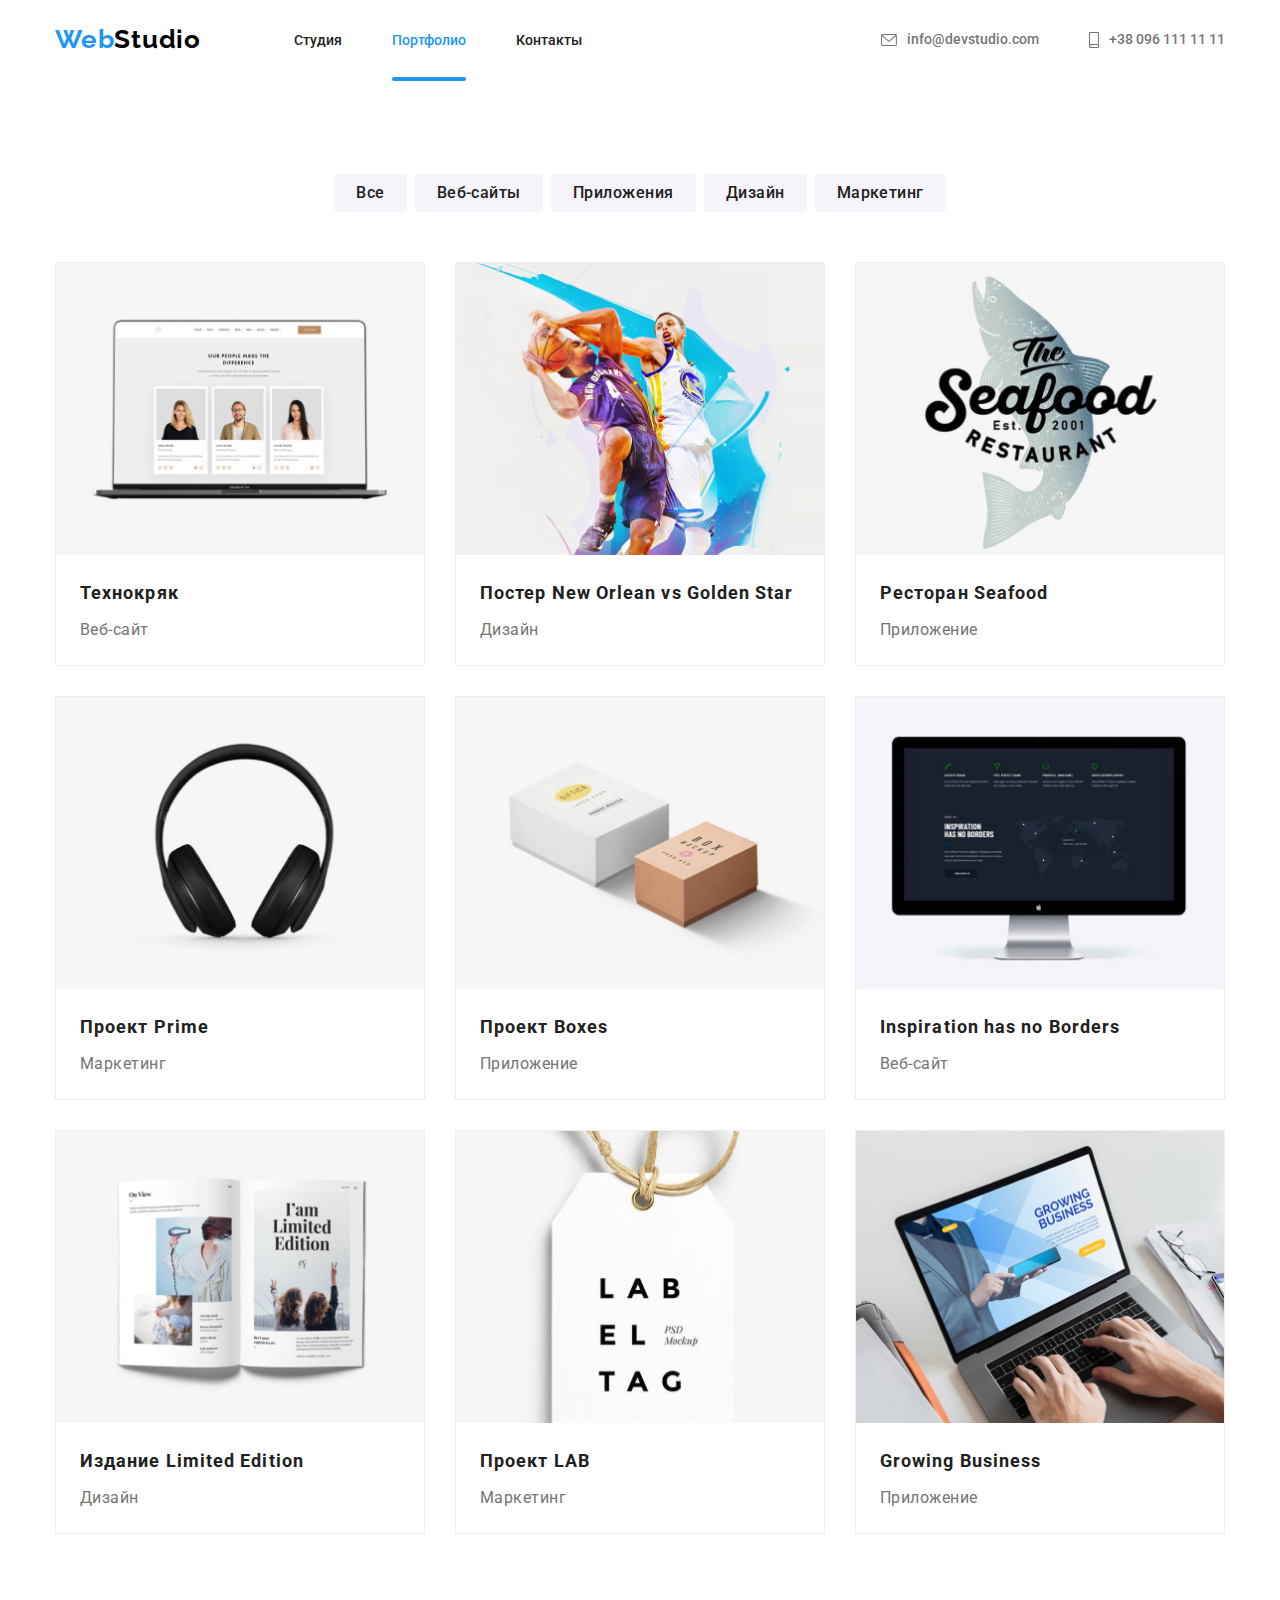
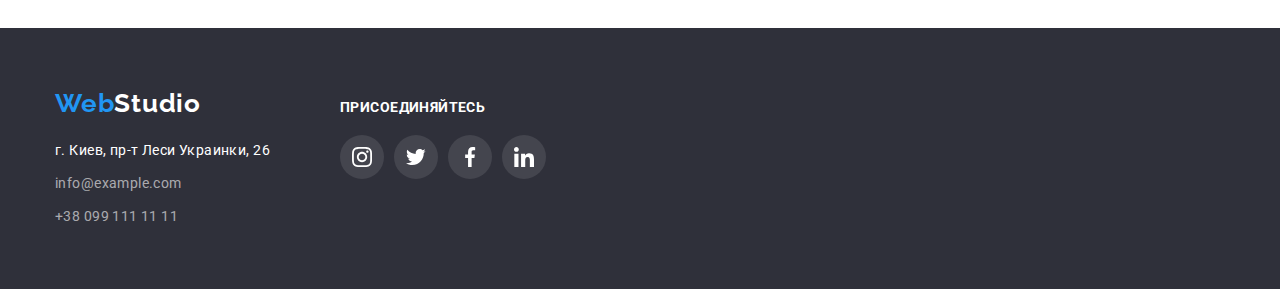
==== portfolio.html @ 4ba0a47e "Add files via upload" ====
<!DOCTYPE html>
<html lang="ru">
<head>
    <meta charset="UTF-8">
    <meta name="viewport" content="width=device-width, initial-scale=1.0">
    <title>Portfilio</title>
    <link rel="stylesheet" href="https://cdnjs.cloudflare.com/ajax/libs/modern-normalize/1.0.0/modern-normalize.css">
    <link rel="stylesheet" href="./css/styles.css">
    <link href="https://fonts.googleapis.com/css2?family=Raleway:wght@700&family=Roboto:wght@400;500;700&display=swap" rel="stylesheet">
</head>
<body>
    
    <header>
        <div class="container">
            <div class="header-container">
                <nav class="nav-container">
                    <a class="logo logo-header" href="#"><span class="logo-fisrt-word">Web</span><span class="logo-second-word">Studio</span></a>
            
                    <ul class="site-nav-container">
                        <li class="site-nav-item"><a href="./index.html" class="site-nav-link"> Студия</a></li>
                        <li class="site-nav-item"><a href="./portfolio.html" class="site-nav-link portfolio-link"> <span class="portfolio-page">Портфолио</span> </a></li>
                        <li class="site-nav-item"><a href=""  class="site-nav-link">Контакты</a></li">
                    </ul>
                </nav>
                <address class="address">
                    <ul class="auth-nav">
                        <li class="item">
                            <a href="mailto:info@devstudio.com" class="auth-nav-link">
                            <svg class="connect-us-icon envelope-icon" width="16" height="12">
                                <use href="./images/symbol-defs.svg#icon-envelope"></use>
                            </svg>
                            info@devstudio.com</a>
                        </li>
                        <li class="item">
                            <a href="tel:+380961111111" class="auth-nav-link">
                            <svg class="connect-us-icon" width="10" height="16">
                                <use href="./images/symbol-defs.svg#icon-smartphone"></use>
                            </svg>
                            +38 096 111 11 11</a>
                        </li>
                    </ul>
                </address>   
            </div>  
        </div>
    </header>
    
    <main>
        <section class="projects-section">
            <div class="container">
                <h1 hidden>Наши проекты</h1>
                <ul class="filter-list">
                    <li class="filter-item"> <button type="button"  class="filter-button"> Все</button> </li>
                    <li class="filter-item"> <button type="button"  class="filter-button"> Веб-сайты</button> </li>
                    <li class="filter-item"> <button type="button"  class="filter-button"> Приложения</button> </li>
                    <li class="filter-item"> <button type="button"  class="filter-button"> Дизайн</button> </li>
                    <li class="filter-item"> <button type="button"  class="filter-button"> Маркетинг</button> </li>
                </ul>
                <ul class="projects-list">
                    <li class="projects-item">
                        <a href="" class="project-link">
                            <div class="project-container-upper">
                                <img class="project-img" src="./images/img-8.jpg" alt="сайт, открытый на ноутбуке" width: 370px; height: 294px;>
                                <div class="overlay">
                                    <p class="overlay-text">Технокряк это современная площадка распространения коронавируса. Компании используют эту платформу для цифрового шпионажа и атак на защищённые сервера конкурентов.</p>
                                </div>
                            </div>
                            <div class="project-container-lower">
                                <h2 class="project-name">Технокряк</h2>
                                <p class="project-description">Веб-сайт</p>
                            </div>   
                        </a>
                    </li>
                    <li class="projects-item">
                        <a href="" class="project-link">
                            <div class="project-container-upper">
                                <img class="project-img" src="./images/img-9.jpg" alt="постер с баскетболистами" width: 370px; height: 294px;>
                                <div class="overlay">
                                    <p class="overlay-text">Технокряк это современная площадка распространения коронавируса. Компании используют эту платформу для цифрового шпионажа и атак на защищённые сервера конкурентов.</p>
                                </div>
                            </div>
                            <div class="project-container-lower">
                                <h2 class="project-name">Постер New Orlean vs Golden Star</h2>
                                <p class="project-description">Дизайн</p>
                            </div>
                        </a>
                    </li>
                    <li class="projects-item">
                        <a href="" class="project-link">
                            <div class="project-container-upper">
                                <img class="project-img" src="./images/img-10.jpg" alt="логотип ресторана Seafood" width: 370px; height: 294px;>
                                <div class="overlay">
                                    <p class="overlay-text">Технокряк это современная площадка распространения коронавируса. Компании используют эту платформу для цифрового шпионажа и атак на защищённые сервера конкурентов.</p>
                                </div>
                            </div>
                            <div class="project-container-lower">
                                <h2 class="project-name">Ресторан Seafood</h2>
                                <p class="project-description">Приложение</p>
                            </div>
                        </a>
                    </li>
                    <li class="projects-item">
                        <a href="" class="project-link">
                            <div class="project-container-upper">
                                <img class="project-img" src="./images/img-11.jpg" alt="наушники" width: 370px; height: 294px;>
                                <div class="overlay">
                                    <p class="overlay-text">Технокряк это современная площадка распространения коронавируса. Компании используют эту платформу для цифрового шпионажа и атак на защищённые сервера конкурентов.</p>
                                </div>
                            </div>
                            <div class="project-container-lower">
                                <h2 class="project-name">Проект Prime</h2>
                                <p class="project-description">Маркетинг</p>
                            </div>
                        </a>
                    </li>
                    <li class="projects-item">
                        <a href="" class="project-link">
                            <div class="project-container-upper">
                                <img class="project-img" src="./images/img-12.jpg" alt="коробочки" width: 370px; height: 294px;>
                                <div class="overlay">
                                <p class="overlay-text">Технокряк это современная площадка распространения коронавируса. Компании используют эту платформу для цифрового шпионажа и атак на защищённые сервера конкурентов.</p>
                                </div>
                            </div>
                            <div class="project-container-lower">
                                <h2 class="project-name">Проект Boxes</h2>
                                <p class="project-description">Приложение</p>
                            </div>
                        </a>                                
                    </li>
                    <li class="projects-item">
                        <a href="" class="project-link">
                            <div class="project-container-upper">
                                <img class="project-img" src="./images/img-13.jpg" alt="сайт, открытый на мониторе" width: 370px; height: 294px;>
                                <div class="overlay">
                                <p class="overlay-text">Технокряк это современная площадка распространения коронавируса. Компании используют эту платформу для цифрового шпионажа и атак на защищённые сервера конкурентов.</p>
                                </div>
                            </div>
                            <div class="project-container-lower">
                                <h2 class="project-name">Inspiration has no Borders</h2>
                                <p class="project-description">Веб-сайт</p>
                            </div>
                        </a>                                
                    </li>
                    <li class="projects-item">
                        <a href="" class="project-link">
                            <div class="project-container-upper">
                                <img class="project-img" src="./images/img-14.jpg" alt="книга издания Limited Edition" width: 370px; height: 294px;>
                                <div class="overlay">
                                <p class="overlay-text">Технокряк это современная площадка распространения коронавируса. Компании используют эту платформу для цифрового шпионажа и атак на защищённые сервера конкурентов.</p>
                                </div>
                            </div>
                            <div class="project-container-lower">
                                <h2 class="project-name">Издание Limited Edition</h2>
                                <p class="project-description">Дизайн</p>
                            </div>
                        </a>                                
                    </li>
                    <li class="projects-item">
                        <a href="" class="project-link">
                            <div class="project-container-upper">
                                <img class="project-img" src="./images/img-15.jpg" alt="ярлык LAB EL TAG" width: 370px; height: 294px;>
                                <div class="overlay">
                                <p class="overlay-text">Технокряк это современная площадка распространения коронавируса. Компании используют эту платформу для цифрового шпионажа и атак на защищённые сервера конкурентов.</p>
                                </div>
                            </div>
                            <div class="project-container-lower">
                                <h2 class="project-name">Проект LAB</h2>
                                <p class="project-description">Маркетинг</p>
                            </div>
                        </a>                                
                    </li>
                    <li class="projects-item">
                        <a href="" class="project-link">
                            <div class="project-container-upper">
                                <img class="project-img" src="./images/img-16.jpg" alt="процесс работы на ноутбуке" width: 370px; height: 294px;>
                                <div class="overlay">
                                <p class="overlay-text">Технокряк это современная площадка распространения коронавируса. Компании используют эту платформу для цифрового шпионажа и атак на защищённые сервера конкурентов.</p>
                            </div>
                            </div>
                            <div class="project-container-lower">
                                <h2 class="project-name">Growing Business</h2>
                                <p class="project-description">Приложение</p>
                            </div>
                        </a>                                
                    </li>
                </ul>
            </div>
        </section>
    </main>
    <footer class="footer">
        <div class="container">
            <div class="footer-container">
                <div class="footer-container-left">
                    <a class="logo logo-footer" href="#">
                        <span class="logo-fisrt-word">Web</span><span class="logo-second-word-footer">Studio</span>
                    </a>
                <address>
                    <ul>
                        <li class="address-item">
                            <a class="google-maps" href="https://goo.gl/maps/dtEofqqaDgMiZuSH6">г. Киев, пр-т Леси Украинки, 26</a>
                        </li>
                        <li class="address-item">
                            <a href="mailto:info@example.com" class="footer-contacts">info@example.com</a>
                        </li>
                        <li class="address-item">
                            <a href="tel:+380991111111" class="footer-contacts">+38 099 111 11 11</a>
                        </li>
                    </ul>
                </address>
                </div>
                <div class="footer-container-right">
                    <h3 class="footer-connect">присоединяйтесь</h3>
                    <ul class="social-links-list">
                        <li class="social-link-list-item-footer">
                            <a href="" class="social-link-item-footer">
                                <svg class="social-link-icon-footer">
                                    <use href="./images/symbol-defs.svg#icon-instagram"></use>
                                </svg>
                            </a>
                        </li>
                        <li class="social-link-list-item-footer">
                            <a href="" class="social-link-item-footer">
                                <svg class="social-link-icon-footer">
                                    <use href="./images/symbol-defs.svg#icon-twitter"></use>
                                </svg>
                            </a>
                        </li>
                        <li class="social-link-list-item-footer">
                            <a href="" class="social-link-item-footer">
                                <svg class="social-link-icon-footer">
                                    <use href="./images/symbol-defs.svg#icon-facebook-1"></use>
                                </svg>
                            </a>
                        </li>
                        <li class="social-link-list-item-footer">
                            <a href="" class="social-link-item-footer">
                                <svg class="social-link-icon-footer">
                                    <use href="./images/symbol-defs.svg#icon-linkedin-1"></use>
                                </svg>
                            </a>
                        </li>
                    </ul>
                </div>
            </div>
        </div>
    </footer>
    
</body>
</html>
---- css/styles.css ----
/* цвет основного текста #212121 */

/* вторичный цвет текста #757575 */

/* белый текст #FFFFFF */

/* цвет акцента #2196F3 */

/* цвет фона основной #FFFFFF */

/* цвет фона вторичный #2F303A */

body {
    font-family: Roboto, sans-serif;
    font-style: normal;
    font-weight: 400;
    color: #212121;
    background-color: #FFFFFF;
}

:root {
    --primary-text-color: #212121;
    --secondary-text-color: #757575;
    --white-text-color: #FFFFFF;
    --accent-color: #2196F3;
    --primary-background-color: #FFFFFF;
    --secondary-background-color: #2F303A;
    --third-background-color: #F5F4FA;
    --studio-word-color: #000000;
    --icon-static-color: #afb1b8;
    --static-link-color: #757575;
}

img {
    display: block;
    max-width: 100%;
}

ul {
    list-style: none;
    margin: 0px;
    padding: 0px;
}

a {
    text-decoration: none;
    font-style: normal;
    
    color: var(--static-link-color);
    transition: color 250ms cubic-bezier(0.4, 0, 0.2, 1);
}

a:hover,
a:focus {
    color: var(--accent-color);
}

.container {
    width: 1200px;
    padding-left: 15px;
    padding-right: 15px;
    margin: 0 auto;
}

.header-container {
    height: 80px;
    display: flex;
    align-items: center;
}

.nav-container {
    display: flex;
    justify-content: center;
    align-items: center;
    height: 100%;
}

.logo {
    font-family: Raleway, sans-serif;
    font-weight: 700;
    font-size: 26px;
    line-height: 1.192;
    letter-spacing: 0.03em;
}
.logo-header {
    margin-right: 93px;
    padding-top: 24px;
    padding-bottom: 25px;
}
.logo-fisrt-word {
    color: var(--accent-color);
}
.logo-second-word {
    color: var(--studio-word-color);
}

.site-nav-container {
    display: flex;
    height: 100%;
}

.site-nav-container .item:not(:last-child) {
    margin-right: 50px;
}

.site-nav-item:not(:last-child) {
    margin-right: 50px;
}
.studio-link::after,
.portfolio-link::after {
    content: " ";
    display: block;
    margin-top: 29px;
    width: 100%;
    height: 4px;
    background: #2196F3;
    border-radius: 2px;
}


.site-nav-link {
    display: block;
    padding-top: 32px;
    padding-bottom: 32px;
    font-weight: 500;
    font-size: 14px;
    
    color: var(--primary-text-color);
    transition: color 250ms cubic-bezier(0.4, 0, 0.2, 1);
}
.site-nav-link:hover,
.site-nav-link:focus {
    color: var(--accent-color);
}

.studio-link,
.portfolio-link {
    padding-bottom: 0px;
}

.address {
    font-style: normal;
    font-weight: 500;
}

.studio-page {
    color: var(--accent-color);
}

.portfolio-page {
    color: var(--accent-color);
}

.address {
    margin-left: auto;
}

.auth-nav {
    display: flex;
    align-items: center;
}

.auth-nav .item + .item {
    margin-left: 50px;
}

.auth-nav .item a {
    font-size: 14px;
    line-height: 1.14;

    color: var(--secondary-text-color);
    transition: color 250ms cubic-bezier(0.4, 0, 0.2, 1);
}
.auth-nav .item a:hover,
.auth-nav .item a:focus {
    color: var(--accent-color);
}

.auth-nav > .item {
    display: flex;
    align-items: center;
}

.connect-us-icon {
    margin-right: 10px;

    fill: var(--secondary-text-color);
    transition: fill 250ms cubic-bezier(0.4, 0, 0.2, 1);
}
.connect-us-icon:hover,
.connect-us-icon:focus {
    fill: var(--accent-color);
}

.auth-nav-link {
    display: flex;
    align-items: center;
}

.auth-nav-link:hover .connect-us-icon {
    fill: var(--accent-color);
}
.auth-nav-link:focus .connect-us-icon {
    fill: var(--accent-color);
}

.hero-section {
    height: 600px;
    max-width: 1600px;
    padding: 0;
    display: flex;
    flex-direction: column;
    justify-content: center;
    text-align: center;
    background-color: var(--secondary-background-color);
    background-image: linear-gradient(
        rgba(47, 48, 58, 0.4),
        rgba(47, 48, 58, 0.4)),
        url(../images/bg-img.jpg);
}

.hero-title {
    margin-top: 0px;
    margin-bottom: 30px;
    font-weight: 900;
    font-size: 44px;
    line-height: 1.364;
    color: var(--white-text-color);
    letter-spacing: 0.06em;
    text-transform: uppercase;
}

.modal-btn {
    display: inline-block;
    margin: 0 auto;
    font-family: Roboto;
    font-weight: 700;
    font-size: 16px;
    line-height: 1.857;
    letter-spacing: 0.06em;
    color: var(--primary-background-color);
    background: var(--accent-color);
    border: none;
    border-radius: 4px;
    padding: 10px 32px;

    box-shadow: none;
    transition: box-shadow 250ms cubic-bezier(0.4, 0, 0.2, 1);
}
.modal-btn:hover,
.modal-btn:focus {
    box-shadow: 0px 4px 4px rgba(0, 0, 0, 0.15);
}

.backdrop {
    position: fixed;
    top: 0;
    left: 0;
    width: 100%;
    height: 100%;
    background-color: rgba(0, 0, 0, 0.2);

    opacity: 1;
    transition: opacity 250ms cubic-bezier(0.4, 0, 0.2, 1);
}

.backdrop.is-hidden {
    opacity: 0;
    pointer-events: none;
}

.backdrop.is-hidden .modal {
    transform: translate(-50%, -50%) scale(0.8);
    transition: transform 250ms cubic-bezier(0.4, 0, 0.2, 1);
}

.modal {
    position: absolute;
    top: 50%;
    left: 50%;
    transform: translate(-50%, -50%) scale(1);
    transition: transform 250ms linear;

    min-width: 528px;
    min-height: 580px;
    padding: 40px;
    background-color: var(--primary-background-color);
    box-shadow: 0px 1px 3px rgba(0, 0, 0, 0.12), 0px 1px 1px rgba(0, 0, 0, 0.14), 0px 2px 1px rgba(0, 0, 0, 0.2);
    border-radius: 4px;
}

.close-btn {
    position: absolute;
    top: 8px;
    right: 8px;

    display: flex;
    justify-content: center;
    align-items: center;

    width: 30px;
    height: 30px;
    border-radius: 50%;
    border: 1px solid rgba(0, 0, 0, 0.1);
    background-color: var(--primary-background-color);
    cursor: pointer;
}

.data-appeal {
    display: inline-block;
    margin-bottom: 12px;
    font-weight: 700;
    font-size: 20px;
    line-height: 1.15;
    text-align: center;
    letter-spacing: 0.03em;
}

.contact-form {
    font-size: 12px;
    line-height: 1.167;
    letter-spacing: 0.03em;
    color: var(--secondary-text-color);
}

.contact-form-input {
    display: block;
    width: 448px;
    height: 40px;
    margin-bottom: 10px;
    padding: 12px 16px;
    border: 1px solid rgba(33, 33, 33, 0.2);
    border-radius: 4px;
    letter-spacing: 0.01em;
}
.contact-form-input:focus {
    outline: none;
}

.input-name {
    display: block;
    text-align: initial;
    margin-bottom: 4px;
    color: var(--secondary-text-color);
}

.agreement {
    display: flex;
    align-items: center;
    margin-bottom: 30px;
    font-size: 14px;
}

.agreement-checkbox {
    margin-right: 8px;
}

.agreement-text {
    line-height: 1.714;
}

.agreement-terms-doc {
    color: var(--accent-color);
    text-decoration: underline;
}

.user-comment {
    width: 100%;
    height: 120px;
    padding: 12px 16px;
    border: 1px solid rgba(33, 33, 33, 0.2);
    box-sizing: border-box;
    border-radius: 4px;
    resize: none;
}
.user-comment:focus {
    outline: none;
}

.submit-button {
    width: 200px;
    height: 50px;
    margin: 0 auto;
    padding: 10px 56px;
    text-align: center;
    font-weight: 700;
    font-size: 16px;
    line-height: 1.875;
    letter-spacing: 0.06em;
    color: var(--white-text-color);
    background-color: var(--accent-color);
    border: none;
    border-radius: 4px;
    cursor: pointer;
}
.submit-button:hover,
.submit-button:focus {
    box-shadow: 0px 4px 4px rgba(0, 0, 0, 0.15);
}

.why-us-list {
    display: flex;
    flex-wrap: wrap;
    margin: 0 auto;
}

.why-us-item {
    width: 270px;
}

.why-us-item:not(:last-child) {
    margin-right: 30px;
}

.icon-container {
    margin-bottom: 30px;
    padding: 25px 100px;
    background: #F5F4FA;
    border-radius: 4px;
}

.icon {
    width: 70px;
    height: 70px;
    display: block;
}

.why-us-title {
    margin: 0;
    margin-bottom: 10px;
    font-weight: 700;
    font-size: 14px;
    line-height: 1.143;
    letter-spacing: 0.03em;
    text-transform: uppercase;
    color: var(--primary-text-color);
}

.why-us-description {
    margin: 0;
    font-weight: 400;
    font-size: 14px;
    line-height: 1.714;
    letter-spacing: 0.03em;
    color: var(--secondary-text-color);
}

section {
    padding-top: 94px;
    padding-bottom: 94px;
    margin: 0 auto;
}

.section-title {
    margin: 0px;
    margin-bottom: 50px;
    font-weight: 700;
    font-size: 36px;
    line-height: 1.667;
    text-align: center;
    letter-spacing: 0.03em;
    color: var(--primary-text-color);
}

.features-list {
    display: flex;
    flex-wrap: wrap;
}

.features-item {
    position: relative;
    display: block;
}

.features-item:not(:last-child) {
    margin-right: 30px;
}

.features-img {
    display: block;
}

.overlay-studio-page {
    position: absolute;
    bottom: 0;
    left: 0;
    width: 100%;
    height: 70px;
    background: rgba(47, 48, 58, 0.8);
}

.overlay-studio-page-text {
    display: block;
    height: 100%;
    margin: 0;
    padding-top: 27px;
    padding-bottom: 27px;
    font-weight: 700;
    font-size: 14px;
    line-height: 1.429;
    text-align: center;
    letter-spacing: 0.03em;
    text-transform: uppercase;
    color: var(--white-text-color);
}

.team-section {
    background-color: var(--third-background-color);
}

.team-list {
    margin: 0 auto;
    display: flex;
    flex-wrap: wrap;
    justify-content: center;
}

.team-item {
    padding-bottom: 30px;
    background-color: var(--primary-background-color);
    box-shadow: 0px 1px 3px rgba(0, 0, 0, 0.12), 0px 1px 1px rgba(0, 0, 0, 0.14), 0px 2px 1px rgba(0, 0, 0, 0.2);
    border-radius: 0px 0px 4px 4px;
}
.team-item:not(:last-child) {
    margin-right: 30px;
}

.team-member-photo {
    margin-bottom: 30px;
}

.team-member-name {
    margin: 0px;
    margin-bottom: 10px;
    font-weight: 500;
    font-size: 16px;
    line-height: 1.188;
    text-align: center;
    letter-spacing: 0.03em;
}

.team-member-position {
    margin: 0px;
    margin-bottom: 16px;
    font-size: 16px;
    line-height: 1.188;
    text-align: center;
    letter-spacing: 0.03em;
    color: var(--secondary-text-color);
}

.social-links-list {
    display: flex;
    justify-content: center;
}

.social-links-list-item:not(:last-child) {
    margin-right: 10px;
}

.social-link-item {
    display: inline-flex;
    justify-content: center;
    align-items: center;
    width: 44px;
    height: 44px;
    border-radius: 50px;
    background-color: var(--primary-background-color);

    transition: background-color 250ms cubic-bezier(0.4, 0, 0.2, 1);
}

.social-link-item:hover,
.social-link-item:focus {
    background-color: var(--accent-color);
}
.social-link-item:hover .social-link-icon {
    fill: var(--white-text-color);
}
.social-link-item:focus .social-link-icon {
    fill: var(--white-text-color);
}

.social-link-icon {
    width: 20px;
    height: 20px;

    fill: var(--icon-static-color);
    transition: fill 250ms cubic-bezier(0.4, 0, 0.2, 1);
}
.social-link-icon:hover,
.social-link-icon:focus {
    fill: var(--white-text-color);
}

.client-list {
    display: flex;
    justify-content: center;
}

.client-item {
    width: 170px;
    height: 90px;
    display: flex;
    
}
.client-item:not(:last-child) {
    margin-right: 30px;
}

.client-link {
    width: inherit;
    border-radius: 4px;
    display: inline-flex;
    justify-content: center;
    align-items: center;

    border: 1px solid var(--icon-static-color);
    fill: var(--icon-static-color);
    transition: border 250ms cubic-bezier(0.4, 0, 0.2, 1), 
                fill 250ms cubic-bezier(0.4, 0, 0.2, 1);
}

.client-link:hover,
.client-link:focus {
    border: 1px solid var(--accent-color);
    fill: var(--accent-color);
}
.client-link:hover .client-icon {
    fill: var(--accent-color);
}
.client-link:focus .client-icon {
    fill: var(--accent-color);
}

.client-icon {
    fill: var(--icon-static-color);
    transition: fill 250ms cubic-bezier(0.4, 0, 0.2, 1);
}
.client-icon:hover,
.client-icon:focus {
    fill: var(--accent-color);
}

.google-maps {
    color: var(--white-text-color);
}

.footer {
    color: rgba(255, 255, 255, 0.6);;
    background: var(--secondary-background-color);
    font-weight: 400;
    font-size: 14px;
    line-height: 1.714;
    letter-spacing: 0.03em;
}

.footer-container {
    display: flex;
    align-items: baseline;
    padding-top: 60px;
    padding-bottom: 60px;
    margin: 0 auto;
}

.footer-container-left {
    margin-right: 70px;
}

.address-item:not(:last-child) {
    margin-bottom: 9px;
}

.logo-footer {
    display: block;
    margin: 0;
    margin-bottom: 20px;
}
.logo-second-word-footer {
    color: var(--white-text-color);
}

.footer-contacts {
    color: rgba(255, 255, 255, 0.6);
}

.footer-connect {
    font-weight: 700;
    font-size: 14px;
    line-height: 16px;
    letter-spacing: 1.143;
    text-transform: uppercase;
    color: var(--white-text-color);
    margin: 0;
    margin-bottom: 20px;
}

.social-link-list-item-footer {
    display: inline-flex;
    justify-content: center;
    align-items: center;
    width: 44px;
    height: 44px;
    border-radius: 50px;

    background-color: rgba(255, 255, 255, 0.1);
    transition: background-color 250ms cubic-bezier(0.4, 0, 0.2, 1);
}
.social-link-list-item-footer:hover {
    background-color: var(--accent-color);
}
.social-link-item-footer:focus {
    outline: black;
}
.social-link-list-item-footer:not(:last-child) {
    margin-right: 10px;
}

.social-link-item-footer {
    display: inline-flex;
    justify-content: center;
    align-items: center;
}
.social-link-item-footer:focus .social-link-list-item-footer {
    background-color: var(--accent-color);
}
.social-link-item-footer:focus {
    outline: 1px solid black;
}

.social-link-icon-footer {
    width: 20px;
    height: 20px;
    fill: var(--white-text-color);
}

.projects-section {
    padding-top: 94px;
    padding-bottom: 94px;
}

.filter-list {
    padding: 0px;
    margin-bottom: 50px;
    display: flex;
    justify-content: center;
}

.filter-item:not(:last-child) {
    margin-right: 8px;
}

.filter-button {
    padding: 6px 22px;
    font-weight: 500;
    font-size: 16px;
    line-height: 1.625;
    text-align: center;
    letter-spacing: 0.03em;
    border-radius: 4px;
    border: none;

    color: var(--primary-text-color);
    background-color: var(--third-background-color);
    box-shadow: none;
    transition: color 250ms cubic-bezier(0.4, 0, 0.2, 1),
                background-color 250ms cubic-bezier(0.4, 0, 0.2, 1),
                box-shadow 250ms cubic-bezier(0.4, 0, 0.2, 1);
}

.filter-button:hover,
.filter-button:focus {
    color: var(--white-text-color);
    background-color:  var(--accent-color);
    box-shadow: 0px 3px 1px rgba(0, 0, 0, 0.1), 0px 1px 2px rgba(0, 0, 0, 0.08), 0px 2px 2px rgba(0, 0, 0, 0.12);
}

.projects-container {
    width: 1200px;
    padding-left: 15px;
    padding-right: 15px;
    margin: 0 auto;
}

.projects-list {
    display: flex;
    flex-wrap: wrap;
    padding-left: 0;
}

.projects-item {
    display: block;
    width: 370px;
    height: 404px;
    margin-right: 30px;
    border: 1px solid #EEEEEE;

    box-shadow: none;
    transition: box-shadow 250ms cubic-bezier(0.4, 0, 0.2, 1);
}
.projects-item:hover {
    box-shadow: 0px 1px 1px rgba(0, 0, 0, 0.12), 0px 4px 4px rgba(0, 0, 0, 0.06), 1px 4px 6px rgba(0, 0, 0, 0.16);
}
.projects-item:hover .overlay {
    opacity: 1;
}
.projects-item:focus .overlay {
    opacity: 1;
}

.projects-item:nth-child(-n+6) {
    margin-bottom: 30px;
}

.projects-item:nth-child(3n) {
    margin-right: 0;
}

.project-link {
    display: block;
}

.project-link:focus {
    box-shadow: 0px 1px 1px rgba(0, 0, 0, 0.12), 0px 4px 4px rgba(0, 0, 0, 0.06), 1px 4px 6px rgba(0, 0, 0, 0.16);
}
.project-link:focus .overlay {
    transform: translateY(0);
    opacity: 1;
}

.project-name {
    margin: 0px;
    margin-bottom: 4px;
    font-weight: 700;
    font-size: 18px;
    line-height: 2;
    letter-spacing: 0.06em;
    color: var(--primary-text-color);
}

.project-description {
    margin: 0px;
    font-weight: 400;
    font-size: 16px;
    line-height: 1.875;
    letter-spacing: 0.03em;
    color: var(--secondary-text-color);
}

.project-container-lower {
    padding: 20px 24px;
}

.project-container-upper {
    position: relative;
    overflow: hidden;
}

.overlay {
    position: absolute;
    top: 0;
    left: 0;
    display: flex;
    justify-content: center;
    align-items: center;
    width: 100%;
    height: 294px; 
    background: rgba(33, 150, 243, 0.9);
    
    opacity: 0;
    transform: translateY(+100%);
    transition: transform 250ms cubic-bezier(0.4, 0, 0.2, 1),
                opacity 250ms cubic-bezier(0.4, 0, 0.2, 1);
}
.projects-item:hover .overlay {
    transform: translateY(0);
}

.overlay-text {
    padding: 63px 24px;
    font-size: 18px;
    line-height: 1.555;
    letter-spacing: 0.03em;
    color: var(--white-text-color); 
}
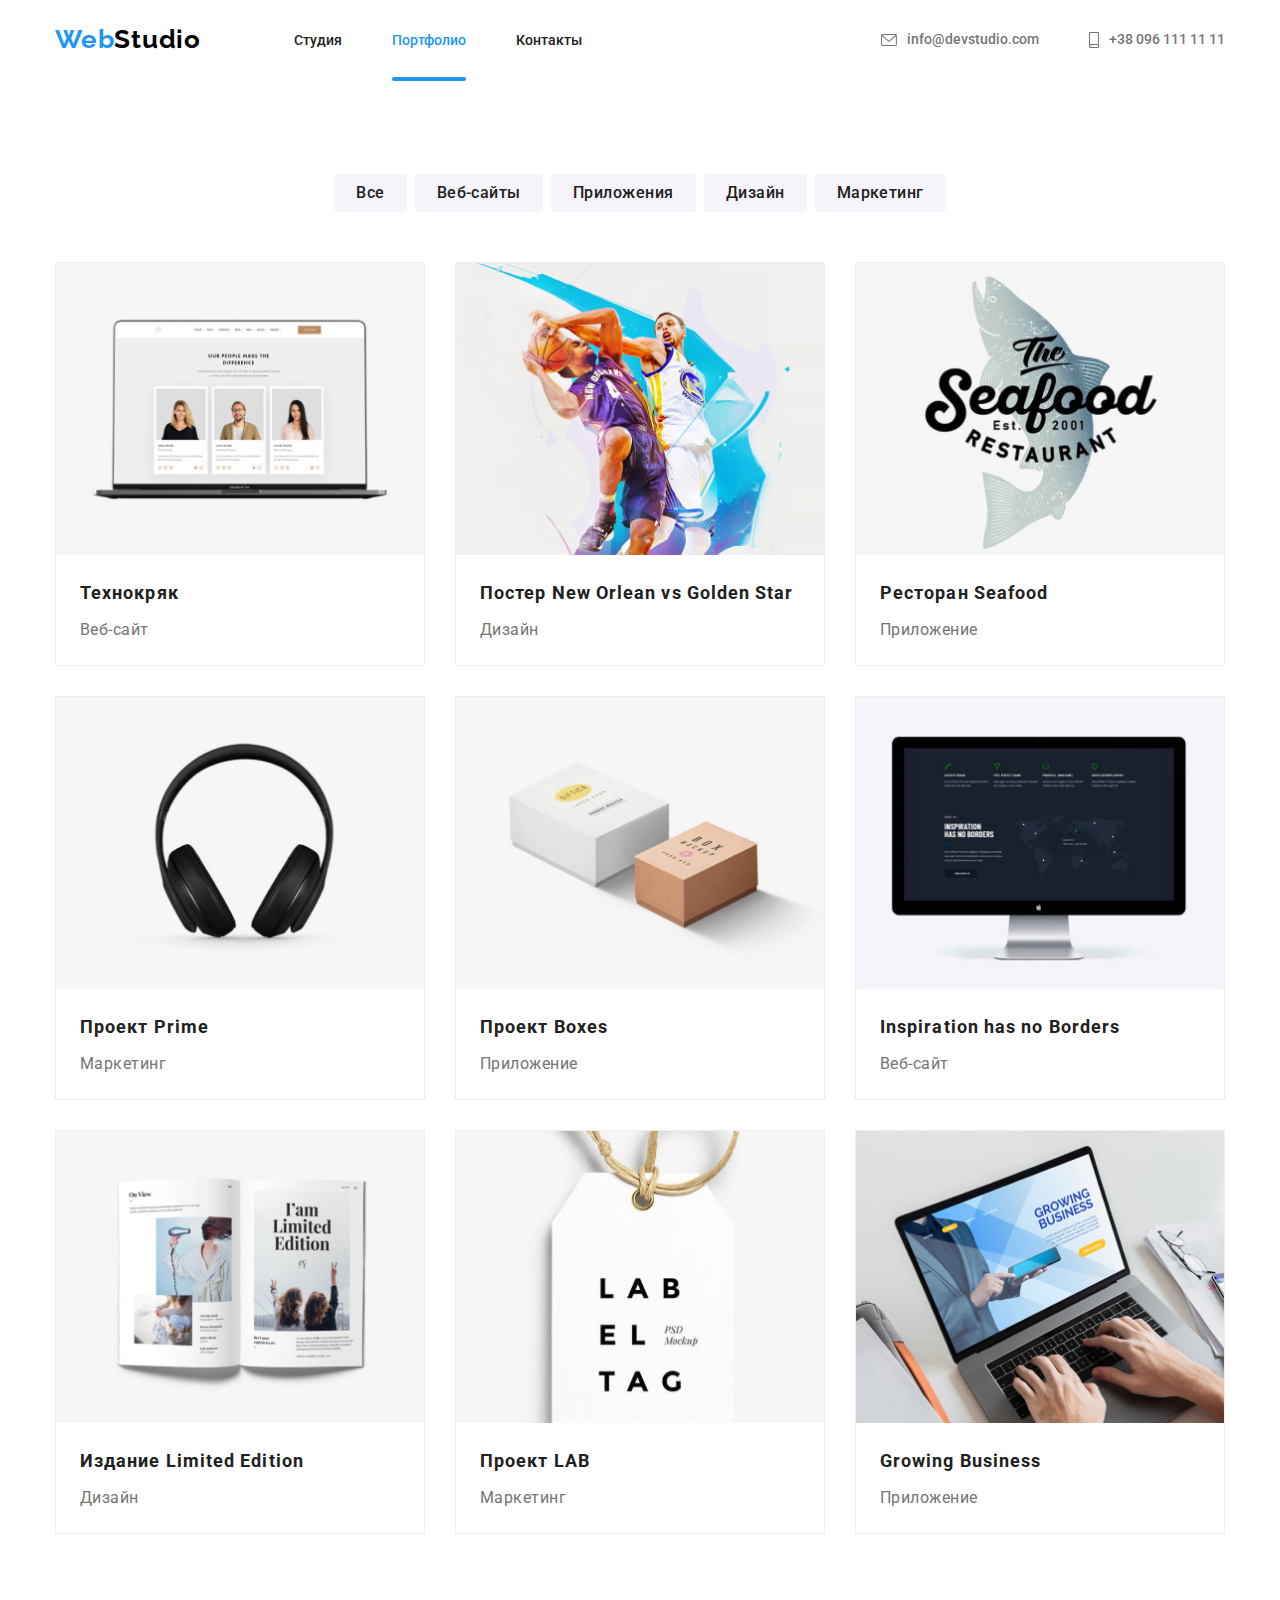
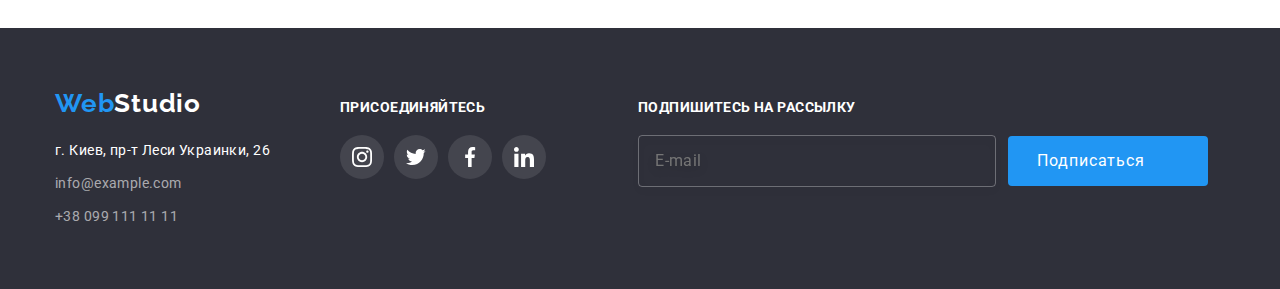
==== commit 9adbb59f: "Add files via upload" ====
--- a/portfolio.html
+++ b/portfolio.html
@@ -207,7 +207,8 @@
                     </ul>
                 </address>
                 </div>
-                <div class="footer-container-right">
+
+                <div class="footer-container-center">
                     <h3 class="footer-connect">присоединяйтесь</h3>
                     <ul class="social-links-list">
                         <li class="social-link-list-item-footer">
@@ -239,6 +240,22 @@
                             </a>
                         </li>
                     </ul>
+                </div>
+
+                <div class="footer-container-right">
+                    <h3 class="footer-connect">Подпишитесь на рассылку</h3>
+                    <form action="#" method="GET" autocomplete="off" class="subscription-form-footer">
+                        <label>
+                            <input type="email" placeholder="E-mail" class="subscription-input">
+                        </label>
+
+                        <button type="submit" class="subscribe-button-footer">
+                            Подписаться
+                            <svg width="24" height="24" class="subscribe-icon-footer">
+                                <use href="./images/symbol-defs.svg#icon-send-plane"></use>
+                            </svg>
+                        </button>
+                    </form>
                 </div>
             </div>
         </div>
--- a/css/styles.css
+++ b/css/styles.css
@@ -305,6 +305,10 @@
     background-color: var(--primary-background-color);
     cursor: pointer;
 }
+.close-btn:hover,
+.close-btn:focus > .close-btn-icon{
+    fill: var(--accent-color);
+}
 
 .data-appeal {
     display: inline-block;
@@ -323,18 +327,35 @@
     color: var(--secondary-text-color);
 }
 
+.form-field {
+    position: relative;
+}
+
 .contact-form-input {
     display: block;
     width: 448px;
     height: 40px;
     margin-bottom: 10px;
-    padding: 12px 16px;
+    padding-top: 12px;
+    padding-right: 16px;
+    padding-bottom: 12px;
+    padding-left: 42px;
     border: 1px solid rgba(33, 33, 33, 0.2);
     border-radius: 4px;
     letter-spacing: 0.01em;
 }
-.contact-form-input:focus {
+.contact-form-input:focus,
+.contact-form-input:hover {
     outline: none;
+    border: 1px solid var(--accent-color);
+    cursor: pointer;
+}
+
+.contact-form-input:hover + .input-form-icon {
+    fill: var(--accent-color);
+}
+.form-field:focus-within > .input-form-icon {
+    fill: var(--accent-color);
 }
 
 .input-name {
@@ -344,15 +365,51 @@
     color: var(--secondary-text-color);
 }
 
+.input-form-icon {
+    position: absolute;
+    left: 12px;
+    top: 32px;
+}
+
 .agreement {
-    display: flex;
-    align-items: center;
+    /*position: relative;*/
+    display: flex;
+    align-items: center;
+    justify-content: center;
     margin-bottom: 30px;
     font-size: 14px;
 }
 
+.checkbox-icon {
+    /*position: absolute;
+    top: 50%;
+    left: 0;
+    transform: translateY(-50%);
+    pointer-events: none;*/
+
+    
+    display: inline-block;
+    width: 16px;
+    height: 15px;
+    margin-right: 8px;
+    border: 2px solid #212121;
+    background-origin: border-box;
+    border-radius: 2px;
+}
+
 .agreement-checkbox {
+    position: absolute;
+    appearance: none;
     margin-right: 8px;
+}
+
+.agreement-checkbox:checked + .checkbox-icon {
+    background-origin: border-box;
+    background-color: var(--accent-color);
+    border-color: var(--accent-color);
+
+    background-image: url(../images/symbol-defs.svg#icon-checkbox);
+    background-size: contain;
 }
 
 .agreement-text {
@@ -375,6 +432,7 @@
 }
 .user-comment:focus {
     outline: none;
+    border: 1px solid var(--accent-color);
 }
 
 .submit-button {
@@ -647,6 +705,7 @@
 }
 
 .footer {
+    width: inherit;
     color: rgba(255, 255, 255, 0.6);;
     background: var(--secondary-background-color);
     font-weight: 400;
@@ -682,6 +741,10 @@
 
 .footer-contacts {
     color: rgba(255, 255, 255, 0.6);
+}
+
+.footer-container-center {
+    margin-right: 92px;
 }
 
 .footer-connect {
@@ -709,21 +772,23 @@
 .social-link-list-item-footer:hover {
     background-color: var(--accent-color);
 }
+.social-link-list-item-footer:focus-within {
+    background-color: var(--accent-color);
+}
+.social-link-list-item-footer:not(:last-child) {
+    margin-right: 10px;
+}
+
 .social-link-item-footer:focus {
     outline: black;
 }
-.social-link-list-item-footer:not(:last-child) {
-    margin-right: 10px;
-}
 
 .social-link-item-footer {
     display: inline-flex;
     justify-content: center;
     align-items: center;
 }
-.social-link-item-footer:focus .social-link-list-item-footer {
-    background-color: var(--accent-color);
-}
+
 .social-link-item-footer:focus {
     outline: 1px solid black;
 }
@@ -733,6 +798,62 @@
     height: 20px;
     fill: var(--white-text-color);
 }
+
+.subscription-form-footer {
+    display: flex;
+    align-items: center;
+}
+
+.subscription-input {
+    display: inline-block;
+    width: 358px;
+    margin-right: 12px;
+    padding: 15px 16px;
+    font-size: 16px;
+    line-height: 1.25;
+    letter-spacing: 0.03em;
+    color: rgba(255, 255, 255, 0.6);
+    background-color: transparent;
+    border: 1px solid rgba(255, 255, 255, 0.3);
+    filter: drop-shadow(0px 4px 4px rgba(0, 0, 0, 0.15));
+    border-radius: 4px;
+}
+
+.subscribe-button-footer {
+    display: flex;
+    align-items: center;
+    justify-content: center;
+    width: 200px;
+    padding: 10px 28px;
+    background: var(--accent-color);
+    border-radius: 4px;
+    border: none;
+    color: var(--white-text-color);
+    font-size: 16px;
+    line-height: 1.875;
+    letter-spacing: 0.06em;
+}
+.subscribe-button-footer:hover,
+.subscribe-button-footer:focus {
+    box-shadow: 0px 4px 4px rgba(0, 0, 0, 0.15);
+}
+
+.subscribe-button-footer:not(:last-child) {
+    margin-right: 10px;
+}
+
+.subscribe-icon-footer {
+    margin-left: 10px;
+}
+
+
+
+
+/*===============================
+
+PORTFOLIO PAGE
+
+================================*/
 
 .projects-section {
     padding-top: 94px;
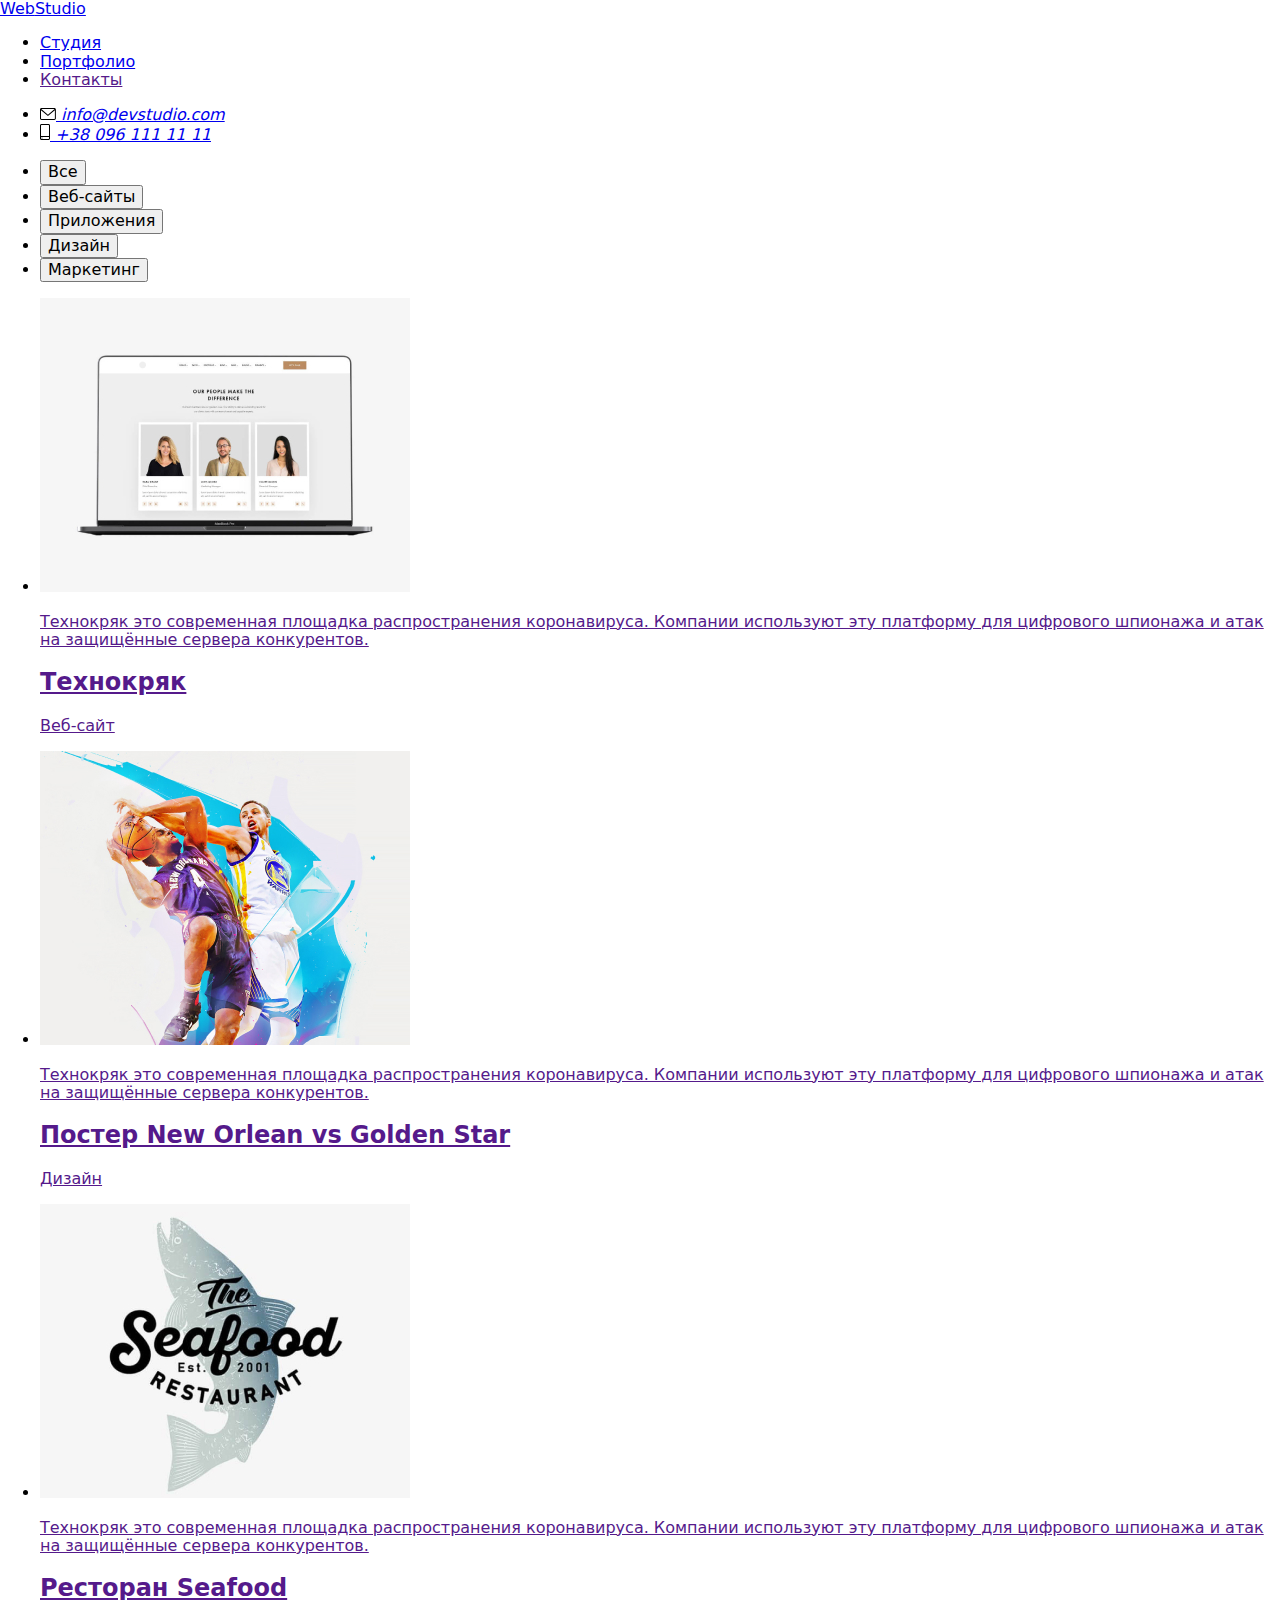
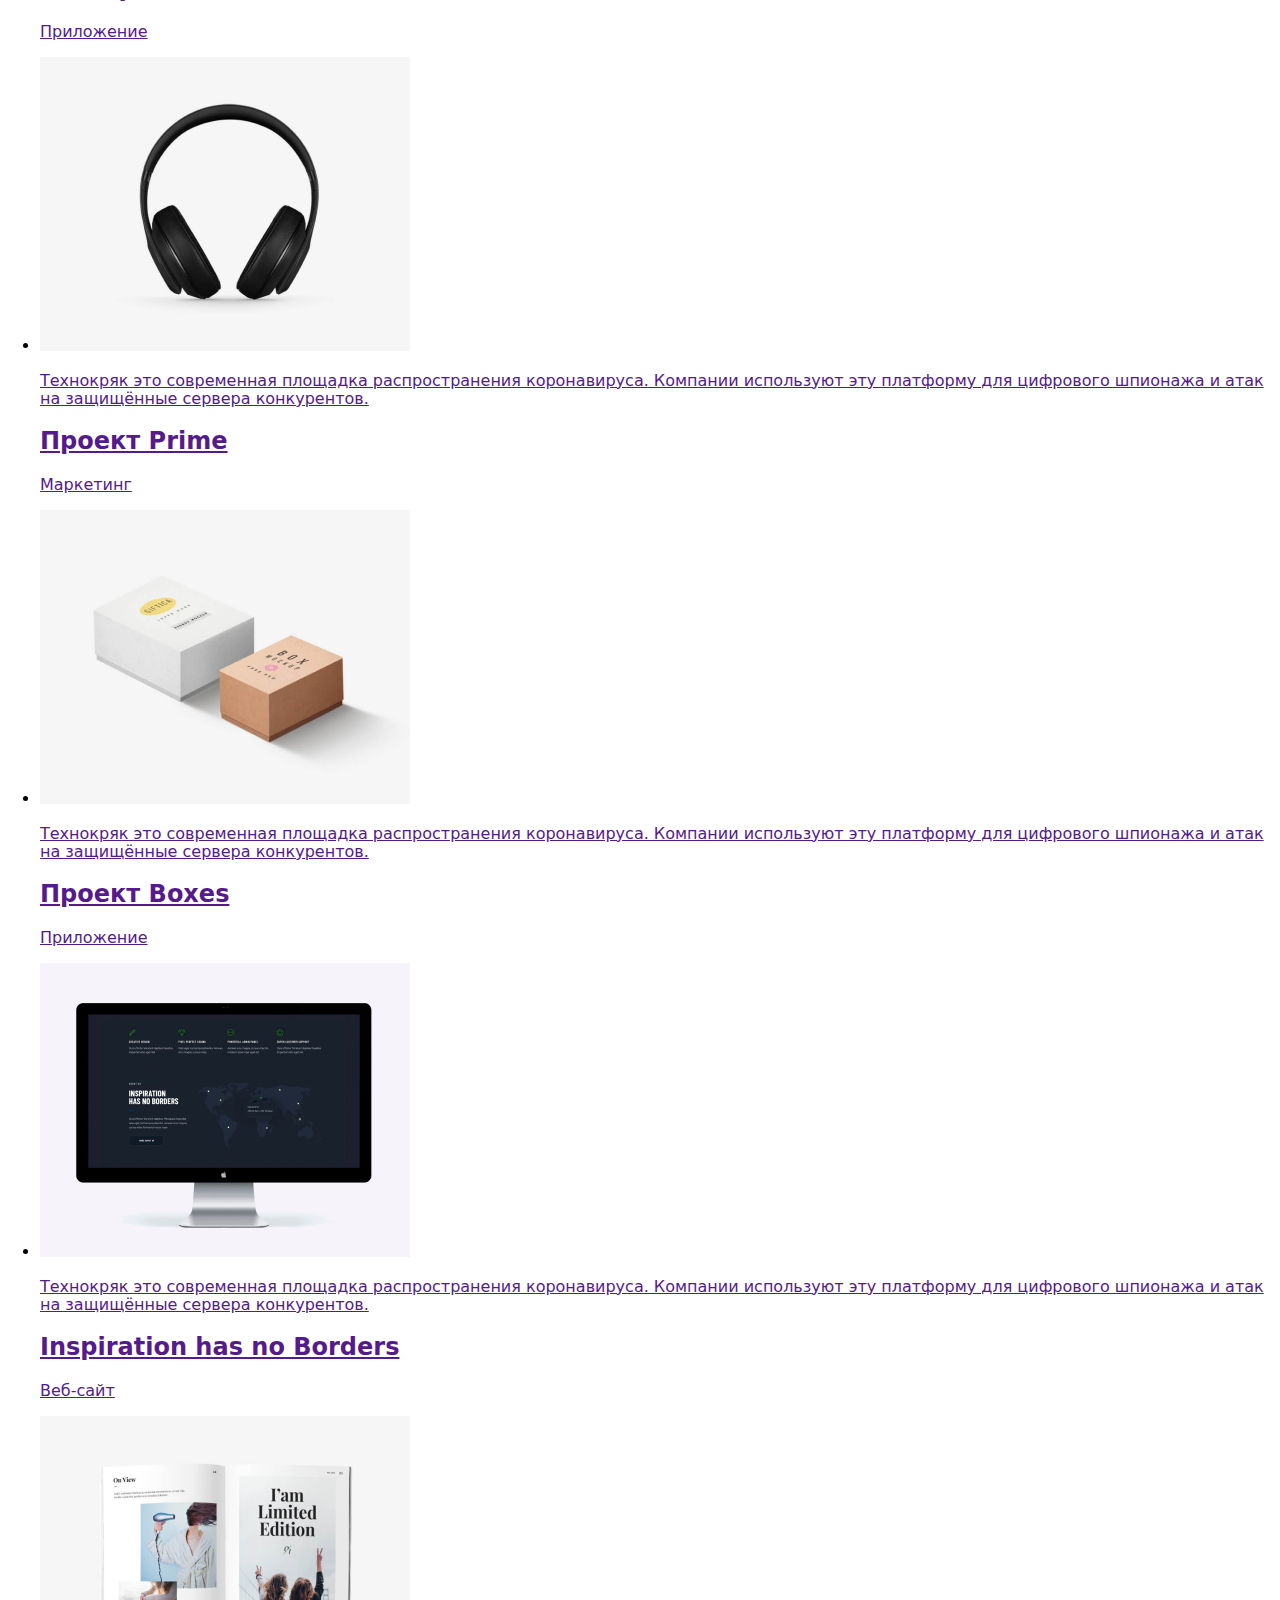
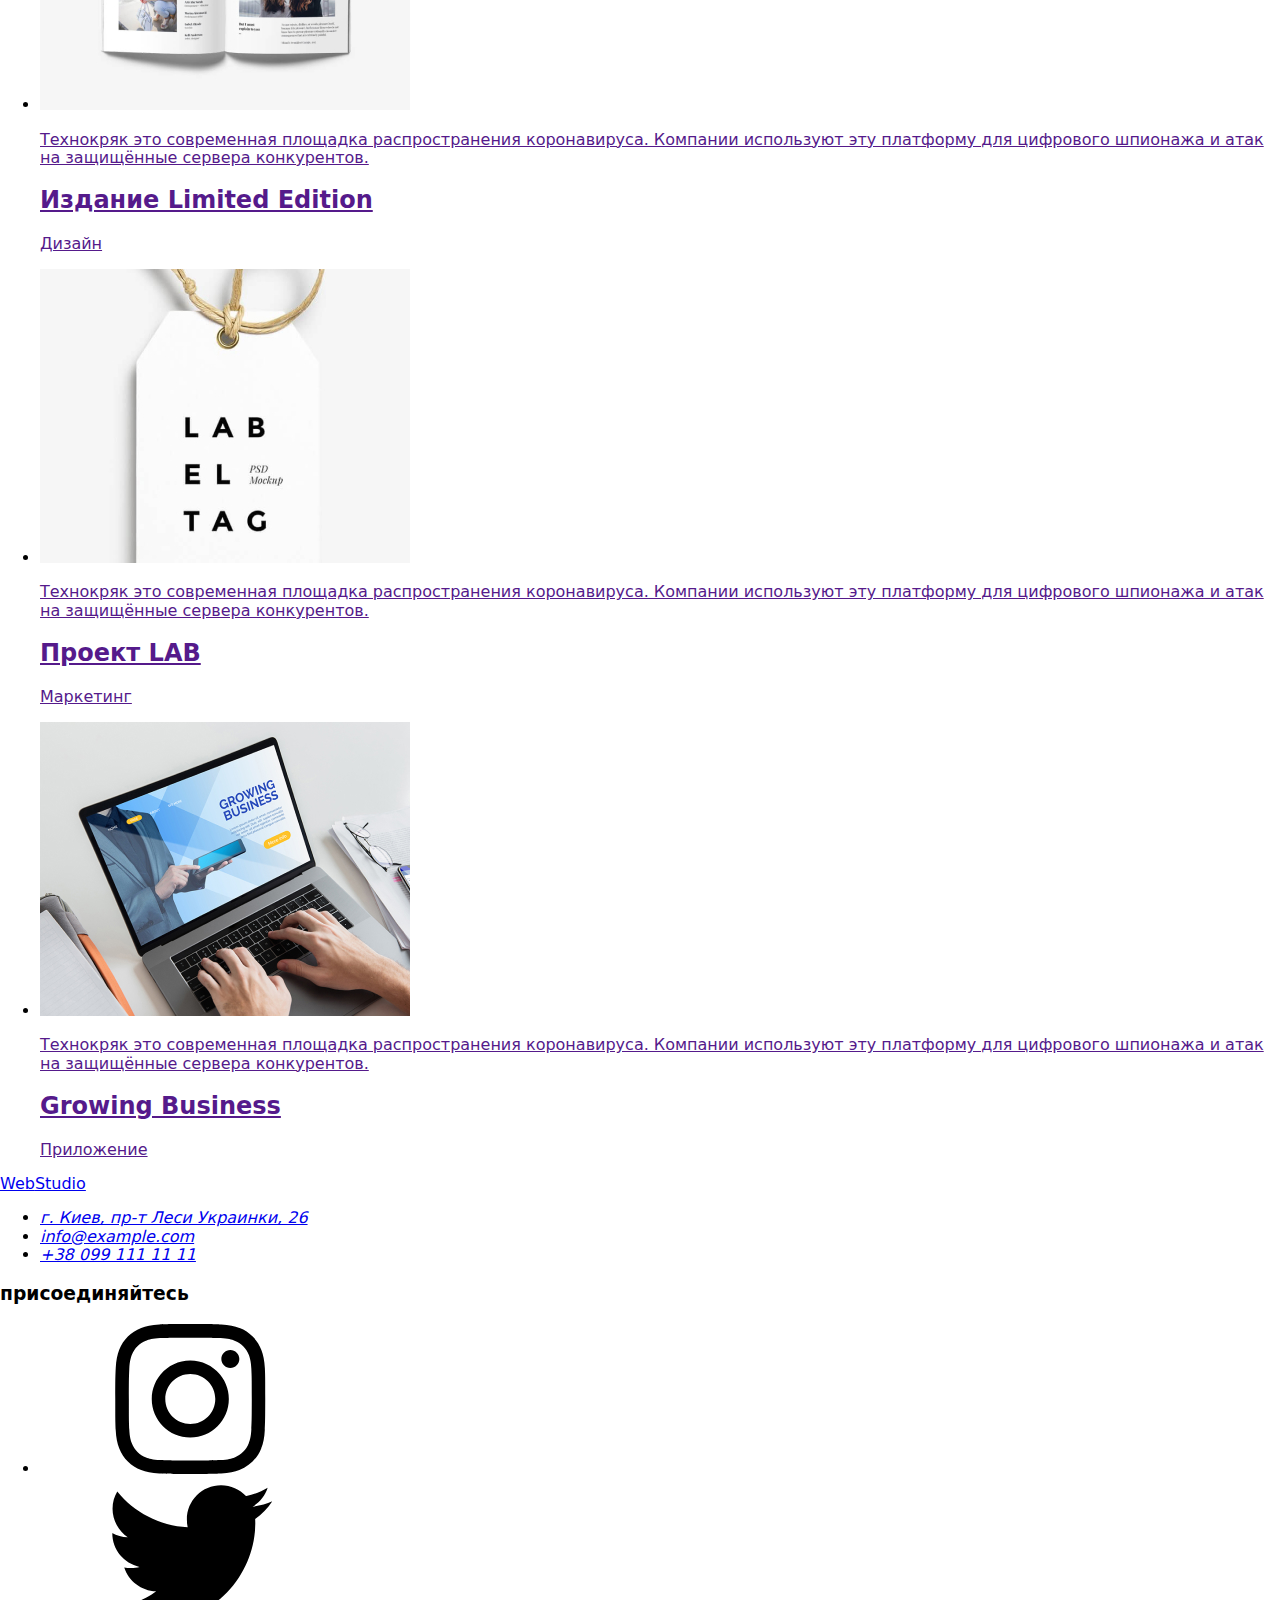
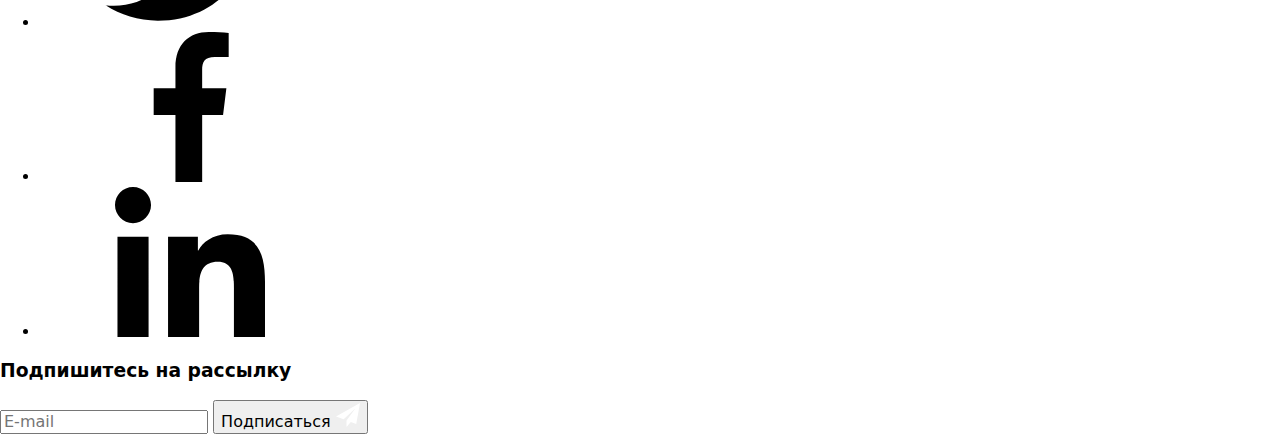
==== commit e2336655: "Add files via upload" ====
--- a/portfolio.html
+++ b/portfolio.html
@@ -5,7 +5,7 @@
     <meta name="viewport" content="width=device-width, initial-scale=1.0">
     <title>Portfilio</title>
     <link rel="stylesheet" href="https://cdnjs.cloudflare.com/ajax/libs/modern-normalize/1.0.0/modern-normalize.css">
-    <link rel="stylesheet" href="./css/styles.css">
+    <link rel="stylesheet" href="./dist/css/portfolio.min.css">
     <link href="https://fonts.googleapis.com/css2?family=Raleway:wght@700&family=Roboto:wght@400;500;700&display=swap" rel="stylesheet">
 </head>
 <body>
@@ -14,38 +14,47 @@
         <div class="container">
             <div class="header-container">
                 <nav class="nav-container">
-                    <a class="logo logo-header" href="#"><span class="logo-fisrt-word">Web</span><span class="logo-second-word">Studio</span></a>
-            
-                    <ul class="site-nav-container">
-                        <li class="site-nav-item"><a href="./index.html" class="site-nav-link"> Студия</a></li>
-                        <li class="site-nav-item"><a href="./portfolio.html" class="site-nav-link portfolio-link"> <span class="portfolio-page">Портфолио</span> </a></li>
-                        <li class="site-nav-item"><a href=""  class="site-nav-link">Контакты</a></li">
+                    <a class="logo header-container__logo" href="#"><span class="logo__fisrt-word">Web</span><span
+                            class="logo__second-word">Studio</span></a>
+    
+                    <ul class="nav-container__list">
+                        <li class="nav-container__item">
+                            <a href="./index.html" class="nav-container__link"> Студия</a>
+                        </li>
+                        <li class="nav-container__item">
+                            <a href="./portfolio.html" class="nav-container__link nav-container__link--active">
+                                <span class="nav-container__current-page">Портфолио</span>
+                            </a>
+                        </li>
+                        <li class="nav-container__item">
+                            <a href="" class="nav-container__link">Контакты</a>
+                        </li">
                     </ul>
                 </nav>
                 <address class="address">
                     <ul class="auth-nav">
-                        <li class="item">
+                        <li class="auth-nav-item">
                             <a href="mailto:info@devstudio.com" class="auth-nav-link">
-                            <svg class="connect-us-icon envelope-icon" width="16" height="12">
-                                <use href="./images/symbol-defs.svg#icon-envelope"></use>
-                            </svg>
-                            info@devstudio.com</a>
-                        </li>
-                        <li class="item">
+                                <svg class="auth-nav-link__icon" width="16" height="12">
+                                    <use href="./images/symbol-defs.svg#icon-envelope"></use>
+                                </svg>
+                                info@devstudio.com</a>
+                        </li>
+                        <li class="auth-nav-item">
                             <a href="tel:+380961111111" class="auth-nav-link">
-                            <svg class="connect-us-icon" width="10" height="16">
-                                <use href="./images/symbol-defs.svg#icon-smartphone"></use>
-                            </svg>
-                            +38 096 111 11 11</a>
+                                <svg class="auth-nav-link__icon" width="10" height="16">
+                                    <use href="./images/symbol-defs.svg#icon-smartphone"></use>
+                                </svg>
+                                +38 096 111 11 11</a>
                         </li>
                     </ul>
-                </address>   
-            </div>  
+                </address>
+            </div>
         </div>
     </header>
     
     <main>
-        <section class="projects-section">
+        <section class="section projects-section">
             <div class="container">
                 <h1 hidden>Наши проекты</h1>
                 <ul class="filter-list">
@@ -190,24 +199,25 @@
         <div class="container">
             <div class="footer-container">
                 <div class="footer-container-left">
-                    <a class="logo logo-footer" href="#">
-                        <span class="logo-fisrt-word">Web</span><span class="logo-second-word-footer">Studio</span>
+                    <a class="logo footer-container__logo" href="#">
+                        <span class="logo__fisrt-word">Web</span><span class="logo__second-word--dark-bcg">Studio</span>
                     </a>
-                <address>
-                    <ul>
-                        <li class="address-item">
-                            <a class="google-maps" href="https://goo.gl/maps/dtEofqqaDgMiZuSH6">г. Киев, пр-т Леси Украинки, 26</a>
-                        </li>
-                        <li class="address-item">
-                            <a href="mailto:info@example.com" class="footer-contacts">info@example.com</a>
-                        </li>
-                        <li class="address-item">
-                            <a href="tel:+380991111111" class="footer-contacts">+38 099 111 11 11</a>
-                        </li>
-                    </ul>
-                </address>
+                    <address>
+                        <ul>
+                            <li class="address-item">
+                                <a class="google-maps" href="https://goo.gl/maps/dtEofqqaDgMiZuSH6">г. Киев, пр-т Леси
+                                    Украинки, 26</a>
+                            </li>
+                            <li class="address-item">
+                                <a href="mailto:info@example.com" class="footer-contacts">info@example.com</a>
+                            </li>
+                            <li class="address-item">
+                                <a href="tel:+380991111111" class="footer-contacts">+38 099 111 11 11</a>
+                            </li>
+                        </ul>
+                    </address>
                 </div>
-
+    
                 <div class="footer-container-center">
                     <h3 class="footer-connect">присоединяйтесь</h3>
                     <ul class="social-links-list">
@@ -241,14 +251,14 @@
                         </li>
                     </ul>
                 </div>
-
+    
                 <div class="footer-container-right">
                     <h3 class="footer-connect">Подпишитесь на рассылку</h3>
                     <form action="#" method="GET" autocomplete="off" class="subscription-form-footer">
                         <label>
-                            <input type="email" placeholder="E-mail" class="subscription-input">
+                            <input type="email" name="user-email-footer" placeholder="E-mail" class="subscription-input">
                         </label>
-
+    
                         <button type="submit" class="subscribe-button-footer">
                             Подписаться
                             <svg width="24" height="24" class="subscribe-icon-footer">
